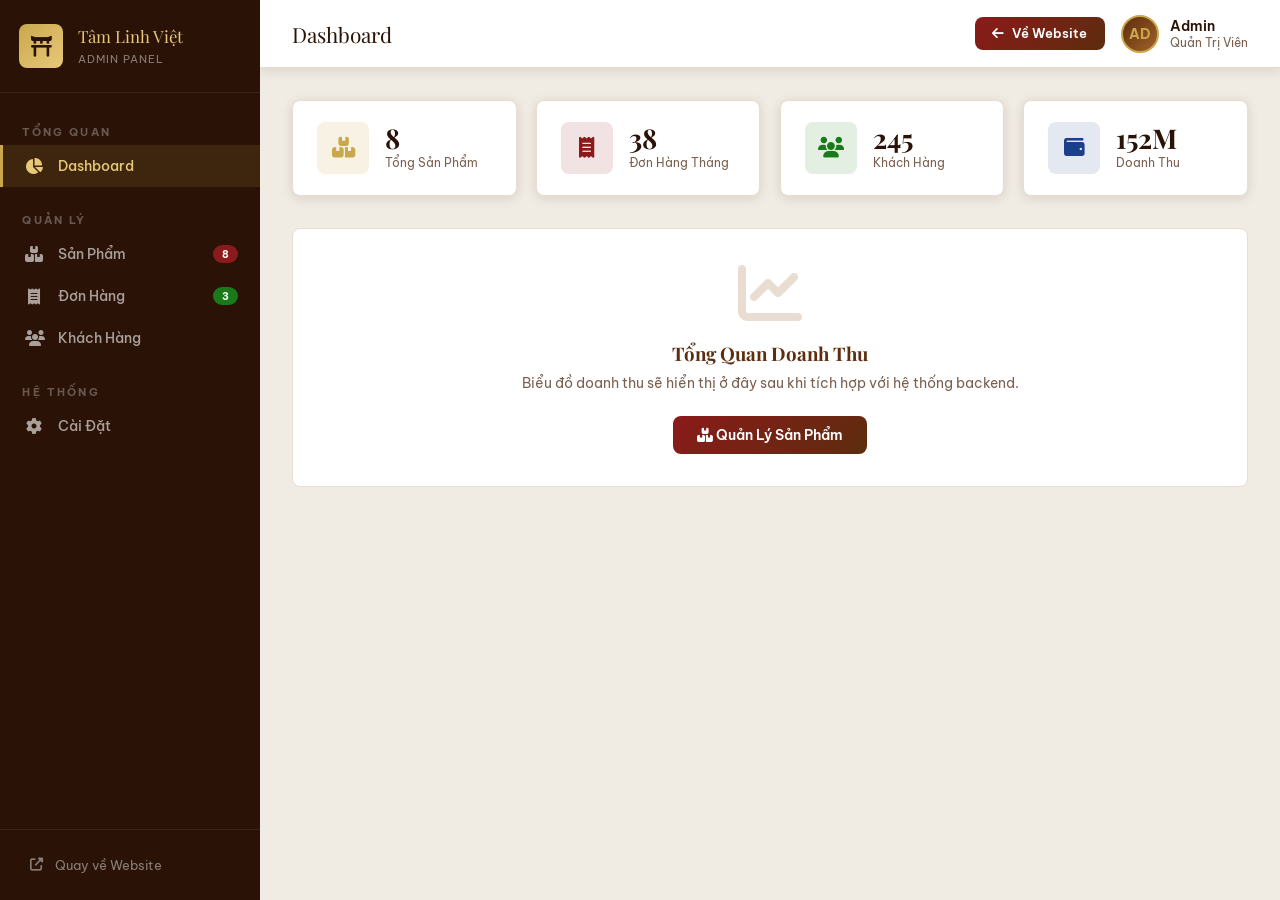
==== admin.html @ 26c4f229 "Add files via upload" ====
<!DOCTYPE html>
<html lang="vi">
<head>
  <meta charset="UTF-8" />
  <meta name="viewport" content="width=device-width, initial-scale=1.0" />
  <title>Admin – Tâm Linh Việt</title>
  <link rel="preconnect" href="https://fonts.googleapis.com" />
  <link href="https://fonts.googleapis.com/css2?family=Playfair+Display:wght@400;600;700&family=Be+Vietnam+Pro:wght@300;400;500;600;700&display=swap" rel="stylesheet" />
  <link rel="stylesheet" href="https://cdnjs.cloudflare.com/ajax/libs/font-awesome/6.5.0/css/all.min.css" />
  <style>
    /* ============================================
       ADMIN DASHBOARD – TÂM LINH VIỆT
       ============================================ */
    :root {
      --brown-dark:  #2a1206;
      --brown-mid:   #5c2d0e;
      --brown-light: #a0622a;
      --gold:        #c9a84c;
      --gold-light:  #e8c97a;
      --red-deep:    #8b1a1a;
      --cream:       #f5efe6;
      --cream-dark:  #e8ddd0;
      --text-main:   #2a1206;
      --text-muted:  #7a6050;
      --white:       #fff;
      --sidebar-w:   260px;
      --header-h:    68px;
      --radius:      8px;
      --shadow:      0 2px 12px rgba(42,18,6,.12);
      --shadow-md:   0 6px 24px rgba(42,18,6,.18);
      --font:        'Be Vietnam Pro', sans-serif;
      --font-d:      'Playfair Display', Georgia, serif;
      --success:     #1a7a1a;
      --danger:      #8b1a1a;
      --warn:        #8b6000;
      --transition:  all .25s ease;
    }
    *, *::before, *::after { box-sizing: border-box; margin: 0; padding: 0; }
    html, body { height: 100%; }
    body { font-family: var(--font); background: #f0ebe3; color: var(--text-main); display: flex; height: 100vh; overflow: hidden; }
    a { text-decoration: none; color: inherit; }
    ul { list-style: none; }
    button { cursor: pointer; border: none; font-family: var(--font); }
    input, select, textarea { font-family: var(--font); font-size: .9rem; }

    /* ============================================
       SIDEBAR
       ============================================ */
    .sidebar {
      width: var(--sidebar-w);
      background: var(--brown-dark);
      height: 100vh;
      display: flex; flex-direction: column;
      flex-shrink: 0;
      transition: var(--transition);
      z-index: 200;
      position: relative;
    }
    .sidebar-brand {
      padding: 1.5rem 1.2rem;
      border-bottom: 1px solid rgba(255,255,255,.08);
      display: flex; align-items: center; gap: .9rem;
    }
    .brand-icon {
      width: 44px; height: 44px;
      background: linear-gradient(135deg, var(--gold), var(--gold-light));
      border-radius: var(--radius);
      display: flex; align-items: center; justify-content: center;
      font-size: 1.3rem; color: var(--brown-dark);
      flex-shrink: 0;
    }
    .brand-text .name {
      font-family: var(--font-d);
      font-size: 1.05rem;
      color: var(--gold-light);
      display: block;
    }
    .brand-text .sub {
      font-size: .68rem;
      color: rgba(255,255,255,.45);
      letter-spacing: .1em;
      text-transform: uppercase;
    }
    .sidebar-nav { flex: 1; padding: 1.2rem 0; overflow-y: auto; }
    .nav-section-label {
      font-size: .68rem;
      font-weight: 700;
      letter-spacing: .2em;
      text-transform: uppercase;
      color: rgba(255,255,255,.3);
      padding: .8rem 1.4rem .4rem;
    }
    .sidebar-link {
      display: flex; align-items: center; gap: .9rem;
      padding: .75rem 1.4rem;
      color: rgba(255,255,255,.6);
      font-size: .88rem;
      font-weight: 500;
      transition: var(--transition);
      position: relative;
      border-left: 3px solid transparent;
      cursor: pointer;
    }
    .sidebar-link i { width: 18px; text-align: center; font-size: 1rem; }
    .sidebar-link:hover { color: var(--white); background: rgba(255,255,255,.06); }
    .sidebar-link.active {
      color: var(--gold-light);
      background: rgba(201,168,76,.12);
      border-left-color: var(--gold);
    }
    .sidebar-badge {
      margin-left: auto;
      background: var(--red-deep);
      color: #fff; font-size: .65rem; font-weight: 700;
      padding: .15rem .55rem; border-radius: 50px;
    }
    .sidebar-footer {
      padding: 1.2rem;
      border-top: 1px solid rgba(255,255,255,.08);
    }
    .sidebar-footer a {
      display: flex; align-items: center; gap: .7rem;
      color: rgba(255,255,255,.45); font-size: .82rem;
      transition: var(--transition);
      padding: .5rem .7rem; border-radius: var(--radius);
    }
    .sidebar-footer a:hover { color: var(--gold); background: rgba(201,168,76,.1); }

    /* ============================================
       MAIN CONTENT
       ============================================ */
    .main-wrap {
      flex: 1; display: flex; flex-direction: column;
      overflow: hidden; min-width: 0;
    }

    /* Header */
    .admin-header {
      height: var(--header-h);
      background: var(--white);
      border-bottom: 1px solid var(--cream-dark);
      display: flex; align-items: center; justify-content: space-between;
      padding: 0 2rem;
      flex-shrink: 0;
      box-shadow: var(--shadow);
    }
    .header-left { display: flex; align-items: center; gap: 1rem; }
    .page-title { font-family: var(--font-d); font-size: 1.3rem; color: var(--brown-dark); }
    .header-right { display: flex; align-items: center; gap: 1rem; }
    .header-back-btn {
      display: flex; align-items: center; gap: .5rem;
      padding: .5rem 1.1rem;
      background: linear-gradient(135deg, var(--red-deep), var(--brown-mid));
      color: #fff; border-radius: var(--radius);
      font-size: .83rem; font-weight: 600;
      transition: var(--transition);
    }
    .header-back-btn:hover { opacity: .88; transform: translateY(-1px); }
    .admin-profile { display: flex; align-items: center; gap: .7rem; }
    .admin-avatar {
      width: 38px; height: 38px;
      background: linear-gradient(135deg, var(--brown-mid), var(--brown-light));
      border-radius: 50%; display: flex; align-items: center; justify-content: center;
      color: var(--gold); font-size: .9rem; font-weight: 700;
      border: 2px solid var(--gold);
    }
    .admin-name { font-size: .88rem; font-weight: 600; color: var(--brown-dark); }
    .admin-role { font-size: .72rem; color: var(--text-muted); }

    /* Scrollable content */
    .main-content { flex: 1; overflow-y: auto; padding: 2rem; }

    /* ============================================
       STATS CARDS
       ============================================ */
    .stats-grid {
      display: grid; grid-template-columns: repeat(4, 1fr);
      gap: 1.2rem; margin-bottom: 2rem;
    }
    .stat-card {
      background: var(--white);
      border-radius: var(--radius);
      padding: 1.3rem 1.5rem;
      border: 1px solid var(--cream-dark);
      display: flex; align-items: center; gap: 1rem;
      box-shadow: var(--shadow);
      transition: var(--transition);
    }
    .stat-card:hover { transform: translateY(-2px); box-shadow: var(--shadow-md); }
    .stat-card-icon {
      width: 52px; height: 52px; border-radius: var(--radius); flex-shrink: 0;
      display: flex; align-items: center; justify-content: center;
      font-size: 1.3rem;
    }
    .stat-card-icon.gold  { background: rgba(201,168,76,.15); color: var(--gold); }
    .stat-card-icon.red   { background: rgba(139,26,26,.12); color: var(--red-deep); }
    .stat-card-icon.green { background: rgba(26,122,26,.12); color: #1a7a1a; }
    .stat-card-icon.blue  { background: rgba(26,64,139,.12); color: #1a408b; }
    .stat-card-value { font-family: var(--font-d); font-size: 1.7rem; font-weight: 700; color: var(--brown-dark); line-height: 1; }
    .stat-card-label { font-size: .78rem; color: var(--text-muted); margin-top: .2rem; }

    /* ============================================
       TOOLBAR
       ============================================ */
    .toolbar {
      display: flex; align-items: center; justify-content: space-between;
      flex-wrap: wrap; gap: 1rem;
      background: var(--white);
      padding: 1.1rem 1.5rem;
      border-radius: var(--radius);
      border: 1px solid var(--cream-dark);
      margin-bottom: 1.5rem;
      box-shadow: var(--shadow);
    }
    .toolbar-left { display: flex; align-items: center; gap: .8rem; flex-wrap: wrap; }
    .search-input {
      display: flex; align-items: center; gap: .6rem;
      background: var(--cream); border: 1.5px solid var(--cream-dark);
      border-radius: var(--radius); padding: .5rem 1rem;
      transition: var(--transition);
    }
    .search-input:focus-within { border-color: var(--gold); }
    .search-input input {
      border: none; background: none; outline: none;
      font-size: .88rem; color: var(--text-main); width: 200px;
    }
    .search-input i { color: var(--text-muted); font-size: .85rem; }
    .filter-select {
      padding: .5rem .9rem;
      border: 1.5px solid var(--cream-dark);
      border-radius: var(--radius);
      background: var(--cream);
      font-size: .88rem; color: var(--text-main);
      outline: none; cursor: pointer;
    }
    .filter-select:focus { border-color: var(--gold); }
    .add-product-btn {
      display: flex; align-items: center; gap: .5rem;
      padding: .6rem 1.3rem;
      background: linear-gradient(135deg, var(--red-deep), var(--brown-mid));
      color: #fff; border-radius: var(--radius);
      font-size: .88rem; font-weight: 600;
      transition: var(--transition);
    }
    .add-product-btn:hover { opacity: .88; transform: translateY(-1px); }

    /* ============================================
       PRODUCT TABLE
       ============================================ */
    .table-wrap {
      background: var(--white);
      border-radius: var(--radius);
      border: 1px solid var(--cream-dark);
      box-shadow: var(--shadow);
      overflow: hidden;
    }
    .product-table {
      width: 100%; border-collapse: collapse;
    }
    .product-table thead {
      background: linear-gradient(135deg, var(--brown-dark), var(--brown-mid));
    }
    .product-table th {
      color: var(--gold-light);
      font-size: .78rem;
      font-weight: 600;
      letter-spacing: .08em;
      text-transform: uppercase;
      padding: 1rem 1.2rem;
      text-align: left; white-space: nowrap;
    }
    .product-table th:last-child { text-align: center; }
    .product-table tbody tr { border-bottom: 1px solid var(--cream-dark); transition: var(--transition); }
    .product-table tbody tr:last-child { border-bottom: none; }
    .product-table tbody tr:hover { background: rgba(201,168,76,.05); }
    .product-table td { padding: .9rem 1.2rem; font-size: .87rem; color: var(--text-main); }
    .product-table td:last-child { text-align: center; }

    .td-id { color: var(--text-muted); font-size: .78rem; font-weight: 600; }
    .td-img {
      width: 50px; height: 50px; border-radius: var(--radius);
      display: flex; align-items: center; justify-content: center;
      font-size: 1.4rem; color: var(--gold);
      flex-shrink: 0;
    }
    .td-img img { width: 50px; height: 50px; object-fit: cover; border-radius: var(--radius); }
    .product-cell { display: flex; align-items: center; gap: .9rem; }
    .product-cell-name { font-weight: 600; font-size: .87rem; color: var(--brown-dark); line-height: 1.4; }
    .product-cell-desc { font-size: .75rem; color: var(--text-muted); display: -webkit-box; -webkit-line-clamp: 1; -webkit-box-orient: vertical; overflow: hidden; }
    .td-cat {
      display: inline-flex; align-items: center;
      padding: .25rem .75rem; border-radius: 50px;
      font-size: .72rem; font-weight: 600;
      background: rgba(201,168,76,.12); color: var(--brown-mid);
      border: 1px solid rgba(201,168,76,.3); white-space: nowrap;
    }
    .price-main { font-weight: 700; color: var(--red-deep); }
    .price-orig { color: var(--text-muted); text-decoration: line-through; font-size: .78rem; }
    .status-badge {
      display: inline-flex; align-items: center; gap: .35rem;
      padding: .25rem .75rem; border-radius: 50px;
      font-size: .72rem; font-weight: 600;
    }
    .status-badge.active { background: rgba(26,122,26,.1); color: #1a7a1a; }
    .status-badge.inactive { background: rgba(139,26,26,.1); color: var(--red-deep); }
    .status-badge::before {
      content: ''; display: block;
      width: 6px; height: 6px; border-radius: 50%;
      background: currentColor;
    }
    .action-btns { display: flex; align-items: center; justify-content: center; gap: .5rem; }
    .act-btn {
      width: 32px; height: 32px; border-radius: var(--radius);
      display: flex; align-items: center; justify-content: center;
      font-size: .85rem; transition: var(--transition);
    }
    .act-btn-edit { background: rgba(201,168,76,.12); color: var(--brown-mid); border: 1px solid rgba(201,168,76,.3); }
    .act-btn-edit:hover { background: var(--gold); color: var(--white); }
    .act-btn-del { background: rgba(139,26,26,.08); color: var(--red-deep); border: 1px solid rgba(139,26,26,.2); }
    .act-btn-del:hover { background: var(--red-deep); color: var(--white); }
    .empty-state {
      text-align: center; padding: 4rem 2rem;
      color: var(--text-muted); font-size: .95rem;
    }
    .empty-state i { font-size: 3rem; margin-bottom: 1rem; display: block; color: var(--cream-dark); }

    /* ============================================
       MODAL – ADD / EDIT PRODUCT
       ============================================ */
    .modal-overlay {
      position: fixed; inset: 0;
      background: rgba(0,0,0,.5);
      z-index: 500;
      display: flex; align-items: center; justify-content: center;
      padding: 1rem;
      opacity: 0; pointer-events: none;
      transition: var(--transition);
    }
    .modal-overlay.open { opacity: 1; pointer-events: all; }
    .modal {
      background: var(--white);
      border-radius: 12px;
      width: 100%; max-width: 640px;
      max-height: 90vh;
      overflow-y: auto;
      box-shadow: 0 20px 60px rgba(0,0,0,.3);
      transform: scale(.95);
      transition: var(--transition);
    }
    .modal-overlay.open .modal { transform: scale(1); }
    .modal-header {
      display: flex; align-items: center; justify-content: space-between;
      padding: 1.4rem 1.8rem 1rem;
      border-bottom: 1px solid var(--cream-dark);
      background: var(--cream);
      position: sticky; top: 0; z-index: 1;
    }
    .modal-title { font-family: var(--font-d); font-size: 1.2rem; color: var(--brown-dark); }
    .modal-close {
      width: 34px; height: 34px; border-radius: var(--radius);
      background: var(--cream-dark); color: var(--text-muted);
      display: flex; align-items: center; justify-content: center;
      font-size: 1rem; transition: var(--transition);
    }
    .modal-close:hover { background: var(--red-deep); color: #fff; }
    .modal-body { padding: 1.5rem 1.8rem; }
    .form-grid { display: grid; grid-template-columns: 1fr 1fr; gap: 1.1rem; }
    .form-group { display: flex; flex-direction: column; gap: .4rem; }
    .form-group.full { grid-column: 1 / -1; }
    .form-label { font-size: .82rem; font-weight: 600; color: var(--brown-dark); }
    .form-label span { color: var(--red-deep); }
    .form-input {
      padding: .65rem .9rem;
      border: 1.5px solid var(--cream-dark);
      border-radius: var(--radius);
      font-size: .88rem; color: var(--text-main);
      background: var(--cream);
      outline: none; width: 100%;
      transition: var(--transition);
    }
    .form-input:focus { border-color: var(--gold); background: var(--white); box-shadow: 0 0 0 3px rgba(201,168,76,.12); }
    .form-input.error { border-color: var(--red-deep); }
    .form-error { font-size: .75rem; color: var(--red-deep); display: none; }
    .form-error.show { display: block; }
    textarea.form-input { resize: vertical; min-height: 80px; }
    .modal-footer {
      display: flex; gap: .8rem; justify-content: flex-end;
      padding: 1rem 1.8rem 1.5rem;
      border-top: 1px solid var(--cream-dark);
    }
    .btn-cancel {
      padding: .65rem 1.4rem;
      background: var(--cream); color: var(--text-muted);
      border: 1.5px solid var(--cream-dark);
      border-radius: var(--radius); font-size: .88rem; font-weight: 600;
      transition: var(--transition);
    }
    .btn-cancel:hover { background: var(--cream-dark); }
    .btn-save {
      padding: .65rem 1.8rem;
      background: linear-gradient(135deg, var(--red-deep), var(--brown-mid));
      color: #fff; border-radius: var(--radius);
      font-size: .88rem; font-weight: 600;
      transition: var(--transition);
    }
    .btn-save:hover { opacity: .88; }

    /* ============================================
       CONFIRM DIALOG
       ============================================ */
    .confirm-overlay {
      position: fixed; inset: 0; background: rgba(0,0,0,.5);
      z-index: 600; display: flex; align-items: center; justify-content: center;
      opacity: 0; pointer-events: none; transition: var(--transition);
    }
    .confirm-overlay.open { opacity: 1; pointer-events: all; }
    .confirm-box {
      background: var(--white); border-radius: 12px;
      padding: 2rem; max-width: 420px; width: 90%;
      text-align: center; box-shadow: 0 20px 60px rgba(0,0,0,.3);
      transform: scale(.95); transition: var(--transition);
    }
    .confirm-overlay.open .confirm-box { transform: scale(1); }
    .confirm-icon { font-size: 3rem; margin-bottom: 1rem; }
    .confirm-box h3 { font-family: var(--font-d); color: var(--brown-dark); margin-bottom: .6rem; }
    .confirm-box p { color: var(--text-muted); font-size: .9rem; margin-bottom: 1.5rem; }
    .confirm-btns { display: flex; gap: .8rem; justify-content: center; }
    .btn-confirm-del {
      padding: .65rem 1.5rem;
      background: var(--red-deep); color: #fff;
      border-radius: var(--radius); font-size: .88rem; font-weight: 600;
      border: none; cursor: pointer; transition: var(--transition);
    }
    .btn-confirm-del:hover { background: #6e1414; }

    /* ============================================
       TOAST
       ============================================ */
    .admin-toast {
      position: fixed; bottom: 2rem; right: 2rem;
      background: var(--brown-dark); color: var(--white);
      padding: .85rem 1.5rem; border-radius: var(--radius);
      font-size: .88rem; border-left: 4px solid var(--gold);
      box-shadow: var(--shadow-md); z-index: 1000;
      transform: translateY(20px); opacity: 0;
      transition: all .3s ease; max-width: 360px;
      pointer-events: none;
    }
    .admin-toast.show { transform: translateY(0); opacity: 1; }
    .admin-toast.success { border-color: #1a7a1a; }
    .admin-toast.error   { border-color: var(--red-deep); }

    /* ============================================
       PANEL PAGES
       ============================================ */
    .panel { display: none; }
    .panel.active { display: block; }
    .placeholder-panel {
      background: var(--white); border-radius: var(--radius);
      border: 1px solid var(--cream-dark); padding: 4rem 2rem;
      text-align: center; color: var(--text-muted);
    }
    .placeholder-panel i { font-size: 4rem; color: var(--cream-dark); margin-bottom: 1.5rem; display: block; }
    .placeholder-panel h3 { font-family: var(--font-d); color: var(--brown-mid); margin-bottom: .5rem; }

    /* ============================================
       RESPONSIVE
       ============================================ */
    @media (max-width: 900px) {
      .sidebar { position: fixed; left: -260px; height: 100vh; transition: left .3s; }
      .sidebar.open { left: 0; box-shadow: var(--shadow-md); }
      .main-wrap { width: 100%; }
      .stats-grid { grid-template-columns: repeat(2, 1fr); }
      .form-grid { grid-template-columns: 1fr; }
    }
    @media (max-width: 600px) {
      .stats-grid { grid-template-columns: 1fr 1fr; }
      .toolbar { flex-direction: column; align-items: stretch; }
      .toolbar-left { flex-direction: column; }
      .main-content { padding: 1rem; }
      .product-table th:nth-child(n+5),
      .product-table td:nth-child(n+5) { display: none; }
    }
  </style>
</head>
<body>

<!-- ==================== SIDEBAR ==================== -->
<aside class="sidebar" id="sidebar">
  <div class="sidebar-brand">
    <div class="brand-icon"><i class="fas fa-torii-gate"></i></div>
    <div class="brand-text">
      <span class="name">Tâm Linh Việt</span>
      <span class="sub">Admin Panel</span>
    </div>
  </div>

  <nav class="sidebar-nav">
    <div class="nav-section-label">Tổng Quan</div>
    <a class="sidebar-link active" data-panel="dashboard">
      <i class="fas fa-chart-pie"></i> Dashboard
    </a>

    <div class="nav-section-label" style="margin-top:.8rem">Quản Lý</div>
    <a class="sidebar-link" data-panel="products">
      <i class="fas fa-boxes"></i> Sản Phẩm
      <span class="sidebar-badge" id="productCountBadge">0</span>
    </a>
    <a class="sidebar-link" data-panel="orders">
      <i class="fas fa-receipt"></i> Đơn Hàng
      <span class="sidebar-badge" style="background:#1a7a1a">3</span>
    </a>
    <a class="sidebar-link" data-panel="customers">
      <i class="fas fa-users"></i> Khách Hàng
    </a>

    <div class="nav-section-label" style="margin-top:.8rem">Hệ Thống</div>
    <a class="sidebar-link" data-panel="settings">
      <i class="fas fa-cog"></i> Cài Đặt
    </a>
  </nav>

  <div class="sidebar-footer">
    <a href="index.html">
      <i class="fas fa-external-link-alt"></i> Quay về Website
    </a>
  </div>
</aside>

<!-- ==================== MAIN ==================== -->
<div class="main-wrap">
  <!-- Admin Header -->
  <header class="admin-header">
    <div class="header-left">
      <button id="sidebarToggle" style="background:none;border:none;font-size:1.2rem;color:var(--brown-mid);cursor:pointer;display:none">
        <i class="fas fa-bars"></i>
      </button>
      <span class="page-title" id="pageTitle">Dashboard</span>
    </div>
    <div class="header-right">
      <a href="index.html" class="header-back-btn">
        <i class="fas fa-arrow-left"></i> Về Website
      </a>
      <div class="admin-profile">
        <div class="admin-avatar">AD</div>
        <div>
          <div class="admin-name">Admin</div>
          <div class="admin-role">Quản Trị Viên</div>
        </div>
      </div>
    </div>
  </header>

  <!-- Scrollable Content -->
  <div class="main-content">

    <!-- ====== DASHBOARD PANEL ====== -->
    <div class="panel active" id="panel-dashboard">
      <div class="stats-grid">
        <div class="stat-card">
          <div class="stat-card-icon gold"><i class="fas fa-boxes"></i></div>
          <div>
            <div class="stat-card-value" id="totalProducts">0</div>
            <div class="stat-card-label">Tổng Sản Phẩm</div>
          </div>
        </div>
        <div class="stat-card">
          <div class="stat-card-icon red"><i class="fas fa-receipt"></i></div>
          <div>
            <div class="stat-card-value">38</div>
            <div class="stat-card-label">Đơn Hàng Tháng</div>
          </div>
        </div>
        <div class="stat-card">
          <div class="stat-card-icon green"><i class="fas fa-users"></i></div>
          <div>
            <div class="stat-card-value">245</div>
            <div class="stat-card-label">Khách Hàng</div>
          </div>
        </div>
        <div class="stat-card">
          <div class="stat-card-icon blue"><i class="fas fa-wallet"></i></div>
          <div>
            <div class="stat-card-value">152M</div>
            <div class="stat-card-label">Doanh Thu</div>
          </div>
        </div>
      </div>
      <div style="background:var(--white);border-radius:var(--radius);border:1px solid var(--cream-dark);padding:2rem;text-align:center;color:var(--text-muted)">
        <i class="fas fa-chart-line" style="font-size:4rem;color:var(--cream-dark);display:block;margin-bottom:1rem"></i>
        <h3 style="font-family:var(--font-d);color:var(--brown-mid);margin-bottom:.5rem">Tổng Quan Doanh Thu</h3>
        <p style="font-size:.88rem">Biểu đồ doanh thu sẽ hiển thị ở đây sau khi tích hợp với hệ thống backend.</p>
        <button onclick="goPanel('products')" style="margin-top:1.5rem;padding:.65rem 1.5rem;background:linear-gradient(135deg,var(--red-deep),var(--brown-mid));color:#fff;border-radius:var(--radius);font-size:.88rem;font-weight:600;border:none;cursor:pointer">
          <i class="fas fa-boxes"></i> Quản Lý Sản Phẩm
        </button>
      </div>
    </div>

    <!-- ====== PRODUCTS PANEL ====== -->
    <div class="panel" id="panel-products">
      <div class="toolbar">
        <div class="toolbar-left">
          <div class="search-input">
            <i class="fas fa-search"></i>
            <input type="text" id="adminSearch" placeholder="Tìm kiếm sản phẩm..." oninput="filterTable()" />
          </div>
          <select class="filter-select" id="adminCatFilter" onchange="filterTable()">
            <option value="">Tất cả danh mục</option>
            <option value="ban-tho">Bàn Thờ</option>
            <option value="do-tho">Đồ Thờ</option>
            <option value="tuong">Tượng</option>
            <option value="phu-kien">Phụ Kiện</option>
          </select>
          <select class="filter-select" id="adminStatusFilter" onchange="filterTable()">
            <option value="">Tất cả trạng thái</option>
            <option value="active">Còn hàng</option>
            <option value="inactive">Hết hàng</option>
          </select>
        </div>
        <button class="add-product-btn" onclick="openModal()">
          <i class="fas fa-plus"></i> Thêm Sản Phẩm
        </button>
      </div>

      <div class="table-wrap">
        <table class="product-table">
          <thead>
            <tr>
              <th>ID</th>
              <th>Sản Phẩm</th>
              <th>Danh Mục</th>
              <th>Giá Gốc</th>
              <th>Giá KM</th>
              <th>Trạng Thái</th>
              <th>Hành Động</th>
            </tr>
          </thead>
          <tbody id="productTableBody"></tbody>
        </table>
      </div>
    </div>

    <!-- ====== OTHER PANELS ====== -->
    <div class="panel" id="panel-orders">
      <div class="placeholder-panel">
        <i class="fas fa-receipt"></i>
        <h3>Quản Lý Đơn Hàng</h3>
        <p>Chức năng quản lý đơn hàng sẽ được tích hợp khi có backend.</p>
      </div>
    </div>
    <div class="panel" id="panel-customers">
      <div class="placeholder-panel">
        <i class="fas fa-users"></i>
        <h3>Quản Lý Khách Hàng</h3>
        <p>Chức năng quản lý khách hàng sẽ được tích hợp khi có backend.</p>
      </div>
    </div>
    <div class="panel" id="panel-settings">
      <div class="placeholder-panel">
        <i class="fas fa-cog"></i>
        <h3>Cài Đặt Hệ Thống</h3>
        <p>Trang cài đặt sẽ được tích hợp khi có backend.</p>
      </div>
    </div>
  </div>
</div>

<!-- ==================== MODAL ADD/EDIT ==================== -->
<div class="modal-overlay" id="modalOverlay">
  <div class="modal">
    <div class="modal-header">
      <h3 class="modal-title" id="modalTitle">Thêm Sản Phẩm Mới</h3>
      <button class="modal-close" onclick="closeModal()"><i class="fas fa-times"></i></button>
    </div>
    <div class="modal-body">
      <input type="hidden" id="editId" />
      <div class="form-grid">
        <div class="form-group full">
          <label class="form-label">Tên Sản Phẩm <span>*</span></label>
          <input class="form-input" id="fName" placeholder="VD: Bàn Thờ Gỗ Hương Cao Cấp" />
          <span class="form-error" id="errName">Vui lòng nhập tên sản phẩm</span>
        </div>
        <div class="form-group">
          <label class="form-label">Danh Mục <span>*</span></label>
          <select class="form-input" id="fCat">
            <option value="">Chọn danh mục...</option>
            <option value="ban-tho">Bàn Thờ</option>
            <option value="do-tho">Đồ Thờ</option>
            <option value="tuong">Tượng</option>
            <option value="phu-kien">Phụ Kiện</option>
          </select>
          <span class="form-error" id="errCat">Vui lòng chọn danh mục</span>
        </div>
        <div class="form-group">
          <label class="form-label">Trạng Thái</label>
          <select class="form-input" id="fStatus">
            <option value="active">Còn hàng</option>
            <option value="inactive">Hết hàng</option>
          </select>
        </div>
        <div class="form-group">
          <label class="form-label">Giá Gốc (₫) <span>*</span></label>
          <input class="form-input" id="fPrice" type="number" placeholder="VD: 12500000" min="0" />
          <span class="form-error" id="errPrice">Vui lòng nhập giá hợp lệ</span>
        </div>
        <div class="form-group">
          <label class="form-label">Giá Khuyến Mãi (₫)</label>
          <input class="form-input" id="fPriceSale" type="number" placeholder="VD: 9800000" min="0" />
        </div>
        <div class="form-group full">
          <label class="form-label">Link Ảnh Sản Phẩm</label>
          <input class="form-input" id="fImg" placeholder="https://example.com/image.jpg" />
          <small style="color:var(--text-muted);font-size:.75rem;margin-top:.2rem">Để trống sẽ hiển thị icon mặc định</small>
        </div>
        <div class="form-group full">
          <label class="form-label">Mô Tả Ngắn</label>
          <textarea class="form-input" id="fDesc" placeholder="Mô tả sản phẩm..."></textarea>
        </div>
        <div class="form-group">
          <label class="form-label">Badge</label>
          <select class="form-input" id="fBadge">
            <option value="">Không có</option>
            <option value="HOT">HOT</option>
            <option value="SALE">SALE</option>
            <option value="NEW">NEW</option>
          </select>
        </div>
        <div class="form-group">
          <label class="form-label">Đánh Giá (sao)</label>
          <select class="form-input" id="fRating">
            <option value="5">5 sao</option>
            <option value="4">4 sao</option>
            <option value="3">3 sao</option>
          </select>
        </div>
      </div>
    </div>
    <div class="modal-footer">
      <button class="btn-cancel" onclick="closeModal()">Hủy</button>
      <button class="btn-save" onclick="saveProduct()">
        <i class="fas fa-save"></i> Lưu Sản Phẩm
      </button>
    </div>
  </div>
</div>

<!-- ==================== CONFIRM DELETE ==================== -->
<div class="confirm-overlay" id="confirmOverlay">
  <div class="confirm-box">
    <div class="confirm-icon">🗑️</div>
    <h3>Xác Nhận Xóa</h3>
    <p>Bạn có chắc muốn xóa sản phẩm này không? Hành động này không thể hoàn tác.</p>
    <div class="confirm-btns">
      <button class="btn-cancel" onclick="closeConfirm()">Hủy</button>
      <button class="btn-confirm-del" id="confirmDelBtn">Xóa</button>
    </div>
  </div>
</div>

<!-- Toast -->
<div class="admin-toast" id="adminToast"></div>

<script>
/* ============================================
   ADMIN SCRIPT
   ============================================ */

/* ---- Default products (mirrored from main site) ---- */
const DEFAULT_PRODUCTS = [
  { id:1, name:'Bàn Thờ Gỗ Hương Chạm Khắc Rồng Phượng', category:'ban-tho', catLabel:'Bàn Thờ', price:12500000, priceSale:9800000, icon:'fa-torii-gate', badge:'HOT', badgeType:'hot', rating:5, reviews:128, color:'linear-gradient(135deg,#2a1206,#7a3f1e)', status:'active', desc:'Bàn thờ gỗ hương chạm khắc thủ công, chuẩn phong thủy' },
  { id:2, name:'Tủ Thờ Gỗ Mít Nguyên Khối Cao Cấp', category:'ban-tho', catLabel:'Tủ Thờ', price:18000000, priceSale:15500000, icon:'fa-cabinet-filing', badge:'SALE', badgeType:'sale', rating:5, reviews:84, color:'linear-gradient(135deg,#3d1a00,#7a3400)', status:'active', desc:'Tủ thờ gỗ mít nguyên khối, chạm khắc tinh tế' },
  { id:3, name:'Bộ Đồ Thờ Đồng Bát Tràng 5 Món', category:'do-tho', catLabel:'Đồ Thờ', price:4500000, priceSale:3800000, icon:'fa-fire', badge:'HOT', badgeType:'hot', rating:4, reviews:215, color:'linear-gradient(135deg,#2a1800,#6b4000)', status:'active', desc:'Bộ đồ thờ đồng cao cấp gồm 5 món' },
  { id:4, name:'Tượng Quan Công Đồng Đúc Cao 60cm', category:'tuong', catLabel:'Tượng', price:7800000, priceSale:6500000, icon:'fa-yin-yang', badge:'NEW', badgeType:'new', rating:5, reviews:67, color:'linear-gradient(135deg,#0d1a3d,#1e3a8a)', status:'active', desc:'Tượng Quan Công đồng đúc nguyên chất, cao 60cm' },
  { id:5, name:'Bàn Thờ Thần Tài Gỗ Tự Nhiên Mini', category:'ban-tho', catLabel:'Bàn Thờ Thần Tài', price:2800000, priceSale:2200000, icon:'fa-coins', badge:'SALE', badgeType:'sale', rating:4, reviews:342, color:'linear-gradient(135deg,#4d0000,#8b1a1a)', status:'active', desc:'Bàn thờ thần tài gỗ tự nhiên, kích thước mini' },
  { id:6, name:'Lư Hương Đồng Cổ Điển Trơn 30cm', category:'phu-kien', catLabel:'Phụ Kiện', price:1800000, priceSale:1500000, icon:'fa-smog', badge:null, badgeType:null, rating:4, reviews:189, color:'linear-gradient(135deg,#2d1a00,#7a4a00)', status:'active', desc:'Lư hương đồng nguyên chất, đường kính 30cm' },
  { id:7, name:'Tranh Trúc Chỉ Thư Pháp "Phúc Lộc Thọ"', category:'phu-kien', catLabel:'Tranh Trúc Chỉ', price:1200000, priceSale:950000, icon:'fa-scroll', badge:'NEW', badgeType:'new', rating:5, reviews:56, color:'linear-gradient(135deg,#0a2a0a,#1a5c1a)', status:'active', desc:'Tranh trúc chỉ thư pháp ba chữ Phúc Lộc Thọ' },
  { id:8, name:'Đèn Thờ Điện Nghệ Thuật Phong Cách Cổ', category:'phu-kien', catLabel:'Đèn Thờ', price:3200000, priceSale:2700000, icon:'fa-lightbulb', badge:'HOT', badgeType:'hot', rating:4, reviews:93, color:'linear-gradient(135deg,#1a0a00,#4d2000)', status:'active', desc:'Đèn thờ điện thiết kế phong cách cổ điển' }
];

const CAT_LABELS = { 'ban-tho':'Bàn Thờ', 'do-tho':'Đồ Thờ', 'tuong':'Tượng', 'phu-kien':'Phụ Kiện' };
const BADGE_TYPE = { 'HOT':'hot', 'SALE':'sale', 'NEW':'new' };
let deleteTargetId = null;

/* ---- Storage Helpers ---- */
function getCustomProducts() {
  return JSON.parse(localStorage.getItem('tlv_products') || '[]');
}
function saveCustomProducts(arr) {
  localStorage.setItem('tlv_products', JSON.stringify(arr));
}
function getAllProducts() {
  return [...DEFAULT_PRODUCTS, ...getCustomProducts()];
}
function getNextId() {
  const all = getAllProducts();
  return all.length === 0 ? 101 : Math.max(...all.map(p => p.id)) + 1;
}

/* ---- Init ---- */
document.addEventListener('DOMContentLoaded', () => {
  renderTable();
  updateStats();
  initSidebarNav();
  initSidebarToggle();
});

/* ---- Sidebar Nav ---- */
function initSidebarNav() {
  document.querySelectorAll('.sidebar-link[data-panel]').forEach(link => {
    link.addEventListener('click', () => {
      goPanel(link.dataset.panel);
    });
  });
}
function goPanel(name) {
  document.querySelectorAll('.sidebar-link').forEach(l => l.classList.remove('active'));
  document.querySelector(`.sidebar-link[data-panel="${name}"]`)?.classList.add('active');
  document.querySelectorAll('.panel').forEach(p => p.classList.remove('active'));
  document.getElementById(`panel-${name}`)?.classList.add('active');
  const titles = { dashboard:'Dashboard', products:'Quản Lý Sản Phẩm', orders:'Quản Lý Đơn Hàng', customers:'Khách Hàng', settings:'Cài Đặt' };
  document.getElementById('pageTitle').textContent = titles[name] || name;
  // Close sidebar on mobile
  document.getElementById('sidebar').classList.remove('open');
}

function initSidebarToggle() {
  const btn = document.getElementById('sidebarToggle');
  if (window.innerWidth <= 900) btn.style.display = 'block';
  window.addEventListener('resize', () => {
    btn.style.display = window.innerWidth <= 900 ? 'block' : 'none';
  });
  btn.addEventListener('click', () => {
    document.getElementById('sidebar').classList.toggle('open');
  });
}

/* ---- Render Table ---- */
function renderTable(data) {
  const all = data || getAllProducts();
  const tbody = document.getElementById('productTableBody');
  if (!all.length) {
    tbody.innerHTML = `<tr><td colspan="7"><div class="empty-state"><i class="fas fa-box-open"></i>Chưa có sản phẩm nào</div></td></tr>`;
    return;
  }
  tbody.innerHTML = all.map(p => `
    <tr>
      <td class="td-id">#${p.id}</td>
      <td>
        <div class="product-cell">
          <div class="td-img" style="background:${p.color||'var(--cream)'}">
            ${p.img ? `<img src="${p.img}" alt="">` : `<i class="fas ${p.icon||'fa-box'}"></i>`}
          </div>
          <div>
            <div class="product-cell-name">${p.name}</div>
            <div class="product-cell-desc">${p.desc||''}</div>
          </div>
        </div>
      </td>
      <td><span class="td-cat">${p.catLabel || CAT_LABELS[p.category] || p.category}</span></td>
      <td>${formatPrice(p.price)}</td>
      <td><span class="price-main">${formatPrice(p.priceSale)}</span></td>
      <td>
        <span class="status-badge ${p.status==='active'?'active':'inactive'}">
          ${p.status==='active'?'Còn hàng':'Hết hàng'}
        </span>
      </td>
      <td>
        <div class="action-btns">
          <button class="act-btn act-btn-edit" title="Chỉnh sửa" onclick="editProduct(${p.id})" ${isDefault(p.id)?'':''}><i class="fas fa-pen"></i></button>
          <button class="act-btn act-btn-del" title="Xóa" onclick="confirmDelete(${p.id})" ${isDefault(p.id)?'title="Không thể xóa sản phẩm mặc định"':''}><i class="fas fa-trash"></i></button>
        </div>
      </td>
    </tr>
  `).join('');
}

function isDefault(id) {
  return DEFAULT_PRODUCTS.some(p => p.id === id);
}

function updateStats() {
  const total = getAllProducts().length;
  document.getElementById('totalProducts').textContent = total;
  document.getElementById('productCountBadge').textContent = total;
}

function formatPrice(n) {
  return Number(n).toLocaleString('vi-VN') + '₫';
}

/* ---- Filter ---- */
function filterTable() {
  const q = document.getElementById('adminSearch').value.toLowerCase().trim();
  const cat = document.getElementById('adminCatFilter').value;
  const status = document.getElementById('adminStatusFilter').value;
  let data = getAllProducts();
  if (q) data = data.filter(p => p.name.toLowerCase().includes(q));
  if (cat) data = data.filter(p => p.category === cat);
  if (status) data = data.filter(p => p.status === status);
  renderTable(data);
}

/* ---- Modal ---- */
function openModal(product = null) {
  clearForm();
  document.getElementById('modalTitle').textContent = product ? 'Chỉnh Sửa Sản Phẩm' : 'Thêm Sản Phẩm Mới';
  if (product) {
    document.getElementById('editId').value = product.id;
    document.getElementById('fName').value = product.name;
    document.getElementById('fCat').value = product.category;
    document.getElementById('fStatus').value = product.status || 'active';
    document.getElementById('fPrice').value = product.price;
    document.getElementById('fPriceSale').value = product.priceSale;
    document.getElementById('fImg').value = product.img || '';
    document.getElementById('fDesc').value = product.desc || '';
    document.getElementById('fBadge').value = product.badge || '';
    document.getElementById('fRating').value = product.rating || 5;
  }
  document.getElementById('modalOverlay').classList.add('open');
  document.body.style.overflow = 'hidden';
}

function closeModal() {
  document.getElementById('modalOverlay').classList.remove('open');
  document.body.style.overflow = '';
  clearForm();
}

function clearForm() {
  ['fName','fCat','fStatus','fPrice','fPriceSale','fImg','fDesc','fBadge','fRating','editId'].forEach(id => {
    const el = document.getElementById(id);
    if (el.tagName === 'SELECT') el.selectedIndex = 0;
    else el.value = '';
  });
  document.getElementById('fStatus').value = 'active';
  document.getElementById('fRating').value = '5';
  ['errName','errCat','errPrice'].forEach(id => document.getElementById(id).classList.remove('show'));
}

/* ---- Save Product ---- */
function saveProduct() {
  const name    = document.getElementById('fName').value.trim();
  const cat     = document.getElementById('fCat').value;
  const price   = Number(document.getElementById('fPrice').value);
  const priceSale = Number(document.getElementById('fPriceSale').value) || price;
  const status  = document.getElementById('fStatus').value;
  const img     = document.getElementById('fImg').value.trim();
  const desc    = document.getElementById('fDesc').value.trim();
  const badge   = document.getElementById('fBadge').value;
  const rating  = Number(document.getElementById('fRating').value);
  const editId  = document.getElementById('editId').value;

  // Validate
  let valid = true;
  if (!name) { document.getElementById('errName').classList.add('show'); valid = false; }
  else document.getElementById('errName').classList.remove('show');
  if (!cat)  { document.getElementById('errCat').classList.add('show'); valid = false; }
  else document.getElementById('errCat').classList.remove('show');
  if (!price || price <= 0) { document.getElementById('errPrice').classList.add('show'); valid = false; }
  else document.getElementById('errPrice').classList.remove('show');
  if (!valid) return;

  const custom = getCustomProducts();

  if (editId) {
    // Edit custom product
    const idx = custom.findIndex(p => p.id == editId);
    if (idx >= 0) {
      custom[idx] = { ...custom[idx], name, category: cat, catLabel: CAT_LABELS[cat], price, priceSale, status, img, desc, badge, badgeType: BADGE_TYPE[badge]||null, rating };
      saveCustomProducts(custom);
      showAdminToast('✅ Đã cập nhật sản phẩm thành công!', 'success');
    } else {
      showAdminToast('⚠️ Không thể chỉnh sửa sản phẩm mặc định.', 'error');
    }
  } else {
    // Add new
    const newProd = {
      id: getNextId(), name, category: cat, catLabel: CAT_LABELS[cat],
      price, priceSale, status, img: img||null, desc,
      icon: 'fa-box', badge: badge||null, badgeType: BADGE_TYPE[badge]||null,
      rating, reviews: 0, color: 'linear-gradient(135deg,#2a1206,#7a3f1e)'
    };
    custom.push(newProd);
    saveCustomProducts(custom);
    showAdminToast('✅ Đã thêm sản phẩm thành công!', 'success');
  }

  closeModal();
  renderTable();
  updateStats();
}

/* ---- Edit ---- */
function editProduct(id) {
  const all = getAllProducts();
  const p = all.find(x => x.id === id);
  if (!p) return;
  if (isDefault(id)) {
    showAdminToast('⚠️ Không thể chỉnh sửa sản phẩm mặc định. Bạn có thể xóa và thêm lại.', 'error');
    return;
  }
  openModal(p);
}

/* ---- Delete ---- */
function confirmDelete(id) {
  if (isDefault(id)) {
    showAdminToast('⚠️ Không thể xóa sản phẩm mặc định.', 'error');
    return;
  }
  deleteTargetId = id;
  document.getElementById('confirmOverlay').classList.add('open');
  document.getElementById('confirmDelBtn').onclick = () => doDelete();
}
function closeConfirm() {
  document.getElementById('confirmOverlay').classList.remove('open');
  deleteTargetId = null;
}
function doDelete() {
  let custom = getCustomProducts();
  custom = custom.filter(p => p.id !== deleteTargetId);
  saveCustomProducts(custom);
  closeConfirm();
  renderTable();
  updateStats();
  showAdminToast('🗑️ Đã xóa sản phẩm!', 'success');
}

/* ---- Toast ---- */
function showAdminToast(msg, type = 'success') {
  const t = document.getElementById('adminToast');
  t.textContent = msg;
  t.className = `admin-toast ${type} show`;
  setTimeout(() => t.classList.remove('show'), 3500);
}
</script>
</body>
</html>
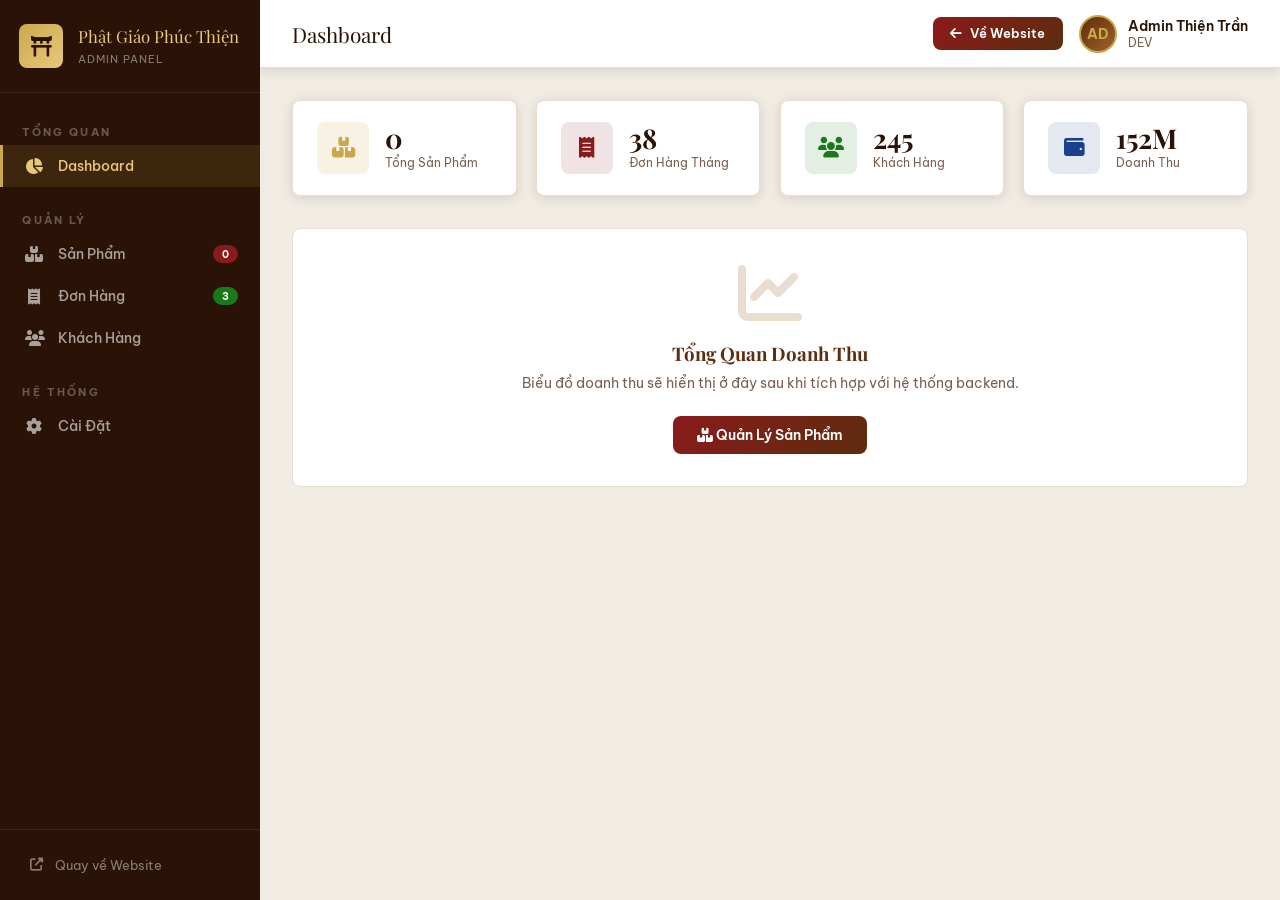
==== commit 7fd5c9a4: "Add files via upload" ====
--- a/admin.html
+++ b/admin.html
@@ -3,13 +3,13 @@
 <head>
   <meta charset="UTF-8" />
   <meta name="viewport" content="width=device-width, initial-scale=1.0" />
-  <title>Admin – Tâm Linh Việt</title>
+  <title>Admin – Phật Giáo Phúc Thiện</title>
   <link rel="preconnect" href="https://fonts.googleapis.com" />
   <link href="https://fonts.googleapis.com/css2?family=Playfair+Display:wght@400;600;700&family=Be+Vietnam+Pro:wght@300;400;500;600;700&display=swap" rel="stylesheet" />
   <link rel="stylesheet" href="https://cdnjs.cloudflare.com/ajax/libs/font-awesome/6.5.0/css/all.min.css" />
   <style>
     /* ============================================
-       ADMIN DASHBOARD – TÂM LINH VIỆT
+       ADMIN DASHBOARD – PHẬT GIÁO PHÚC THIỆN
        ============================================ */
     :root {
       --brown-dark:  #2a1206;
@@ -490,7 +490,7 @@
   <div class="sidebar-brand">
     <div class="brand-icon"><i class="fas fa-torii-gate"></i></div>
     <div class="brand-text">
-      <span class="name">Tâm Linh Việt</span>
+      <span class="name">Phật Giáo Phúc Thiện</span>
       <span class="sub">Admin Panel</span>
     </div>
   </div>
@@ -544,8 +544,8 @@
       <div class="admin-profile">
         <div class="admin-avatar">AD</div>
         <div>
-          <div class="admin-name">Admin</div>
-          <div class="admin-role">Quản Trị Viên</div>
+          <div class="admin-name">Admin Thiện Trần</div>
+          <div class="admin-role">DEV</div>
         </div>
       </div>
     </div>
@@ -767,14 +767,7 @@
 
 /* ---- Default products (mirrored from main site) ---- */
 const DEFAULT_PRODUCTS = [
-  { id:1, name:'Bàn Thờ Gỗ Hương Chạm Khắc Rồng Phượng', category:'ban-tho', catLabel:'Bàn Thờ', price:12500000, priceSale:9800000, icon:'fa-torii-gate', badge:'HOT', badgeType:'hot', rating:5, reviews:128, color:'linear-gradient(135deg,#2a1206,#7a3f1e)', status:'active', desc:'Bàn thờ gỗ hương chạm khắc thủ công, chuẩn phong thủy' },
-  { id:2, name:'Tủ Thờ Gỗ Mít Nguyên Khối Cao Cấp', category:'ban-tho', catLabel:'Tủ Thờ', price:18000000, priceSale:15500000, icon:'fa-cabinet-filing', badge:'SALE', badgeType:'sale', rating:5, reviews:84, color:'linear-gradient(135deg,#3d1a00,#7a3400)', status:'active', desc:'Tủ thờ gỗ mít nguyên khối, chạm khắc tinh tế' },
-  { id:3, name:'Bộ Đồ Thờ Đồng Bát Tràng 5 Món', category:'do-tho', catLabel:'Đồ Thờ', price:4500000, priceSale:3800000, icon:'fa-fire', badge:'HOT', badgeType:'hot', rating:4, reviews:215, color:'linear-gradient(135deg,#2a1800,#6b4000)', status:'active', desc:'Bộ đồ thờ đồng cao cấp gồm 5 món' },
-  { id:4, name:'Tượng Quan Công Đồng Đúc Cao 60cm', category:'tuong', catLabel:'Tượng', price:7800000, priceSale:6500000, icon:'fa-yin-yang', badge:'NEW', badgeType:'new', rating:5, reviews:67, color:'linear-gradient(135deg,#0d1a3d,#1e3a8a)', status:'active', desc:'Tượng Quan Công đồng đúc nguyên chất, cao 60cm' },
-  { id:5, name:'Bàn Thờ Thần Tài Gỗ Tự Nhiên Mini', category:'ban-tho', catLabel:'Bàn Thờ Thần Tài', price:2800000, priceSale:2200000, icon:'fa-coins', badge:'SALE', badgeType:'sale', rating:4, reviews:342, color:'linear-gradient(135deg,#4d0000,#8b1a1a)', status:'active', desc:'Bàn thờ thần tài gỗ tự nhiên, kích thước mini' },
-  { id:6, name:'Lư Hương Đồng Cổ Điển Trơn 30cm', category:'phu-kien', catLabel:'Phụ Kiện', price:1800000, priceSale:1500000, icon:'fa-smog', badge:null, badgeType:null, rating:4, reviews:189, color:'linear-gradient(135deg,#2d1a00,#7a4a00)', status:'active', desc:'Lư hương đồng nguyên chất, đường kính 30cm' },
-  { id:7, name:'Tranh Trúc Chỉ Thư Pháp "Phúc Lộc Thọ"', category:'phu-kien', catLabel:'Tranh Trúc Chỉ', price:1200000, priceSale:950000, icon:'fa-scroll', badge:'NEW', badgeType:'new', rating:5, reviews:56, color:'linear-gradient(135deg,#0a2a0a,#1a5c1a)', status:'active', desc:'Tranh trúc chỉ thư pháp ba chữ Phúc Lộc Thọ' },
-  { id:8, name:'Đèn Thờ Điện Nghệ Thuật Phong Cách Cổ', category:'phu-kien', catLabel:'Đèn Thờ', price:3200000, priceSale:2700000, icon:'fa-lightbulb', badge:'HOT', badgeType:'hot', rating:4, reviews:93, color:'linear-gradient(135deg,#1a0a00,#4d2000)', status:'active', desc:'Đèn thờ điện thiết kế phong cách cổ điển' }
+  
 ];
 
 const CAT_LABELS = { 'ban-tho':'Bàn Thờ', 'do-tho':'Đồ Thờ', 'tuong':'Tượng', 'phu-kien':'Phụ Kiện' };
